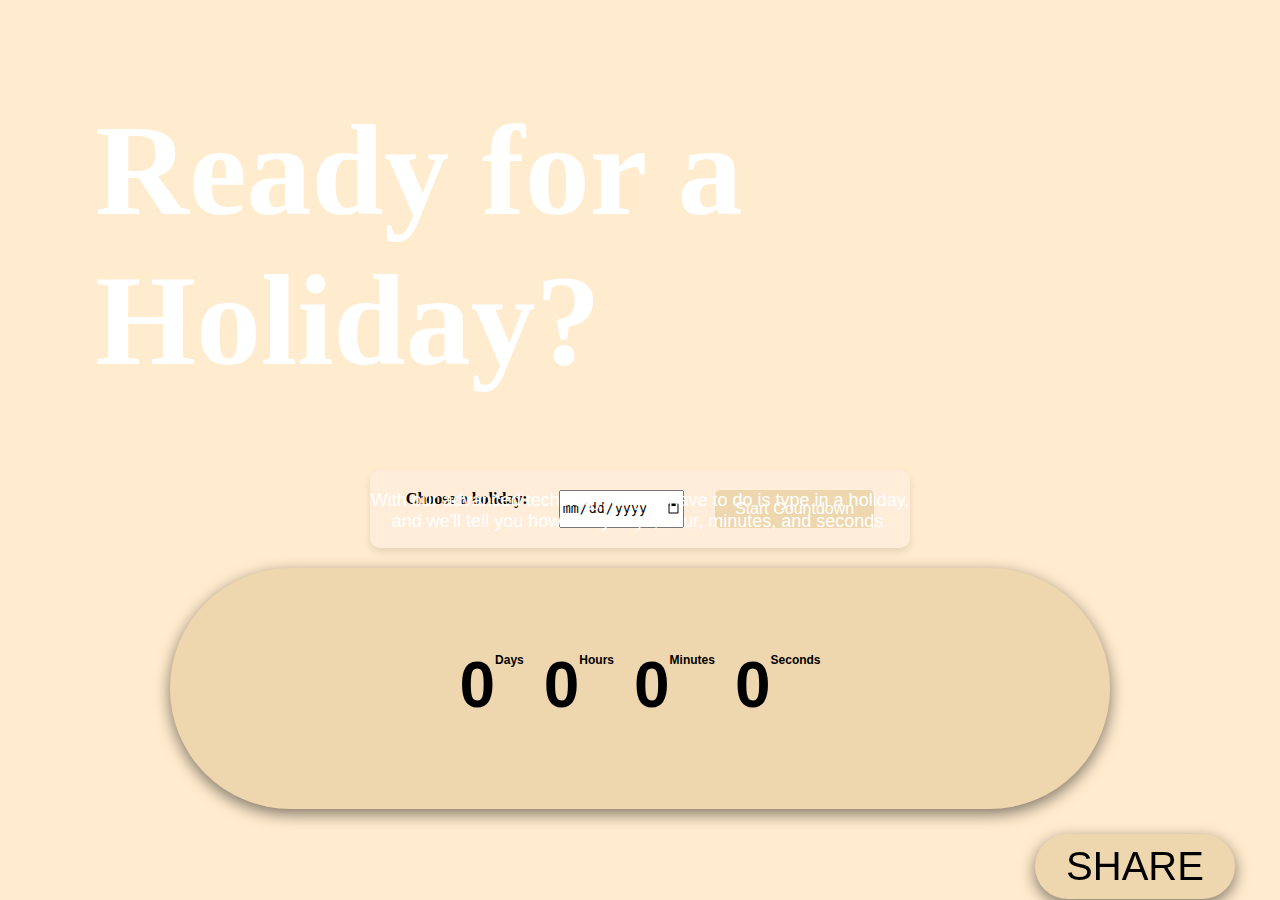
==== index.html @ 0fbbc20b "fixed the issue of loading in browser" ====
<!DOCTYPE html>
<html lang="en">

<head>
    <meta charset="UTF-8">
    <meta name="viewport" content="width=device-width, initial-scale=1.0">
  <link rel="stylesheet" href="style.css">

    <title>Holiday Countdown</title>
</head>

<body>
   <header>
    <h1>Ready for a Holiday?</h1>
    <p>With our advanced techology, all you have to do is type in a holiday,<br>
         and we'll tell you how many days, hour, minutes, and seconds.</p>
    </header> 


        <!--Dropdown Menu for Selectiong Holiday-->
        <div class="holidaySelector">
            <label for="holiday">Choose a holiday:</label>
            <input type="date" id="dateInput"> 
            <button id="start-countdown">Start Countdown</button>
        </div>
        <!-- Countdown and Time lable-->
    <section>
        <div class="countdown">
            <div class="time">
                <span id="days">0</span>
                <span class="label">Days</span>
            </div>
            <div class="time">
                <span id="hours">0</span>
                <span class="label">Hours</span>
            </div>
            <div class="time">
                <span id="minutes">0</span>
                <span class="label">Minutes</span>
            </div>
            <div class="time">
                <span id="seconds">0</span>
                <span class="label">Seconds</span>
            </div>
        </div>
    </section>

    <button id="shareButton">SHARE</button>
    
        <script src="script.js"></script>
        <script src="timeline.js"></script>
        <script src="share.js"></script>

    
</body>
</html>
---- style.css ----
body {
    margin: 0px;
    padding: 0px;
    font-family: Arial, sans-serif;
    display: flex;
    flex-direction: column;
    justify-content: center;
    align-items: center;
    background-color: #f0f0f0;
    text-align: center;
    background-color: blanchedalmond;
}

header > h1{
    text-align: left;
    font-size: 130px;
    padding: 50px;
    font-family:'Times New Roman', Times, serif;
    margin: 45px;

}
header{
    font-size: large;
    color: white;
    background-image: url(img/halloween.jpg);
    background-size: cover;
    background-position-x: center;
    width: 100%;
    height: 50vh;
    min-height: 300px;
    border-end-start-radius: 100px;
    border-end-end-radius: 100px;
    margin: 0px;
    position: relative;
    top: 0px;
}

@media (max-width: 768px) {
    header, header h1 {
        height: 300px;
        font-size: medium;
    }
}


.holidaySelector{
    display: flex;
    flex-direction: row;
    align-items: stretch;
    justify-content: center;
    padding: 20px;
    background-color: rgba(255, 238, 228, 0.59);
    border-radius: 10px;
    box-shadow: 0 4px 8px rgba(0, 0, 0, 0.1);
    width: 500px;
    margin: 20px auto;
    gap: 31px;
}

label{ 
    font-family: cursive;
    font-weight: bold;
}
select{
    padding: 10px;
    font-size: 1rem;
    border: 2px solid #ddd;
    border-radius: 5px;
    outline: none;
    width: 100%;
    margin-bottom: 20px;
}

button {
    padding: 10px 20px;
    font-size: 1rem;
    background-color:rgb(238, 215, 174) ;
    color: white;
    border: none;
    border-radius: 5px;
    cursor: pointer;
    transition: background-color 0.3s ease;
}

button:hover {
    background-color:rgba(250, 94, 0, 1) ;
}


.countdown {
    display: flex;
    justify-content: center; /* Centers the items horizontally */
    gap: 20px; /* Adds space between the items */
    text-align: center;
    background-color: rgb(238, 215, 174);
    padding: 20px;
    padding-top: 80px;
    border-radius: 125px;
    box-shadow: 0 5px 15px rgba(0, 0, 0, 0.5);
    width: 900px;
    height: 141px;
    }
    
    .time {
        text-align: center;
    }
    
    .time span.label {
        display: block;
        font-size: 12px;
        margin-top: 5px;
    }


.time {
    display: flex;
    justify-content: center;
    gap: 10xp;
    font-size: 2em;
    color: black;
}

.time div {
    display: flex;
    flex-direction: column;
    align-items: center;
}
span {
    font-size: 2em;
    font-weight: bold;
}

#shareButton{
    position: fixed;
    border-radius: 100px;
    background-color: rgb(238, 215, 174);
    color: black;
    bottom: 1px;
    right: 45px;
    font-size: 40px;
    width: 200px;
    box-shadow: 0 5px 15px rgba(0, 0, 0, 0.5);
    font-family: 'Franklin Gothic Medium', 'Arial Narrow', Arial, sans-serif;
}
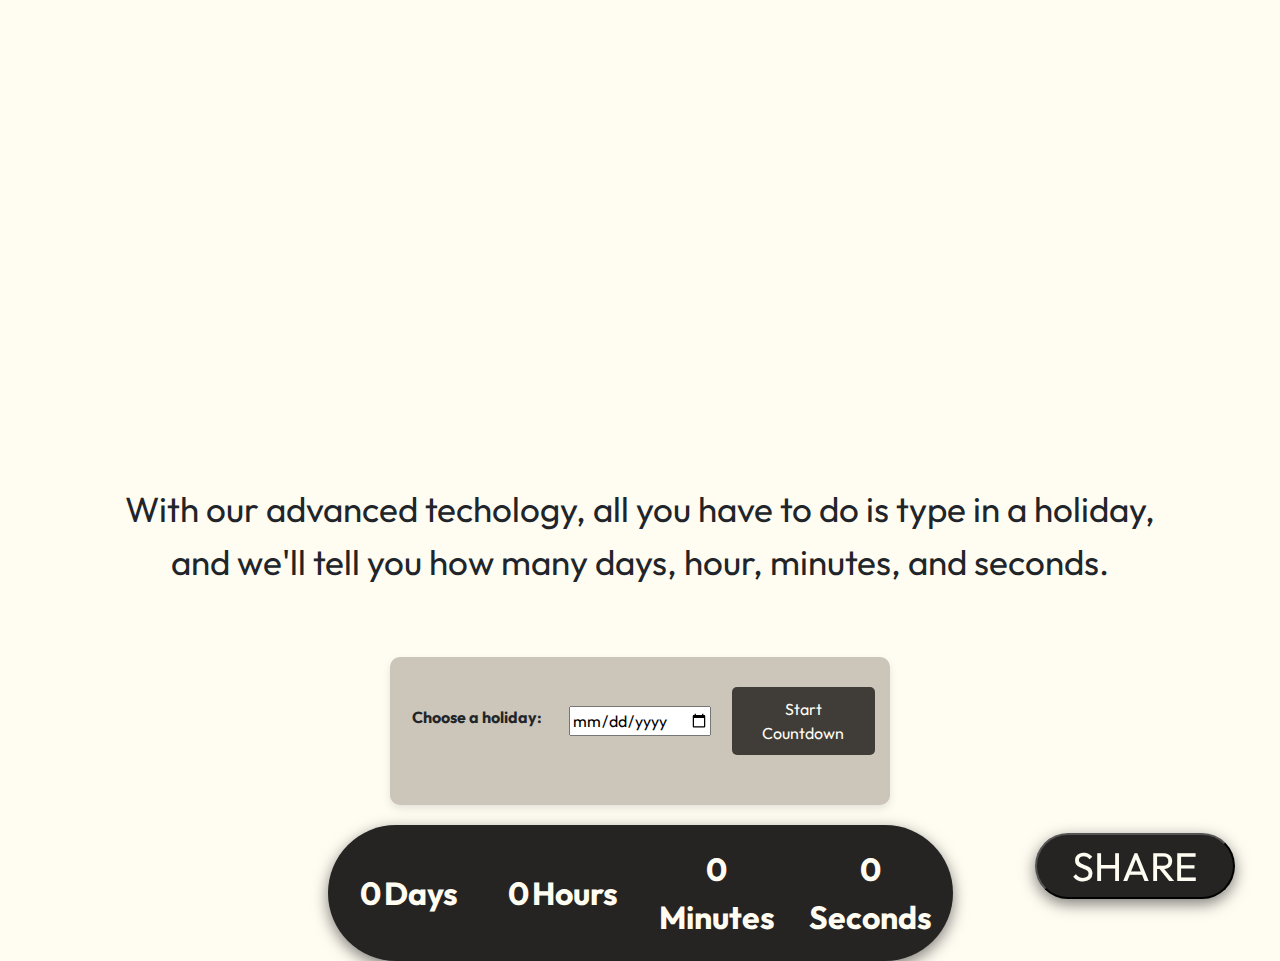
==== commit 1f4d339d: "Html and js fixed" ====
--- a/index.html
+++ b/index.html
@@ -4,47 +4,63 @@
 <head>
     <meta charset="UTF-8">
     <meta name="viewport" content="width=device-width, initial-scale=1.0">
-  <link rel="stylesheet" href="style.css">
-
+    <link href="https://stackpath.bootstrapcdn.com/bootstrap/4.5.2/css/bootstrap.min.css" rel="stylesheet"> <!-- This will link the latest version of Bootstrap's CSS to our website-->
+    <link rel="preconnect" href="https://fonts.googleapis.com"> <!-- This allows us to use Google fonts-->
+    <link rel="preconnect" href="https://fonts.gstatic.com" crossorigin><!-- This allows us to use Google fonts-->
+    <link href="https://fonts.googleapis.com/css2?family=Outfit:wght@100..900&display=swap" rel="stylesheet"><!-- This allows us to use Google fonts-->
+    <link rel="stylesheet" href="style.css">
     <title>Holiday Countdown</title>
 </head>
 
 <body>
    <header>
     <h1>Ready for a Holiday?</h1>
+    </header> 
+    
+    <div class="paragraph"
     <p>With our advanced techology, all you have to do is type in a holiday,<br>
-         and we'll tell you how many days, hour, minutes, and seconds.</p>
-    </header> 
-
+        and we'll tell you how many days, hour, minutes, and seconds.</p>
+    </div>
 
         <!--Dropdown Menu for Selectiong Holiday-->
-        <div class="holidaySelector">
-            <label for="holiday">Choose a holiday:</label>
-            <input type="date" id="dateInput"> 
-            <button id="start-countdown">Start Countdown</button>
-        </div>
+       
+        <div class="container">
+            <div class= "row align-items-center" >
+              <div class="col">
+                <label for="holiday">Choose a holiday:</label>
+              </div>
+              <div class="col">
+                    <input type="date" id="dateInput"> 
+              </div>
+              <div class="col">
+                <button id="start-countdown" class="button">Start Countdown</button>
+              </div>
+            </div>
+          </div>
+
+       
         <!-- Countdown and Time lable-->
-    <section>
-        <div class="countdown">
-            <div class="time">
-                <span id="days">0</span>
+    <div class="container-countdown">
+        <div class="row align-items-center">
+            <div class="col-xl-3">
+                <span id="days">0</span> <!-- The "0" is for the website to default show "0" whenever the user has not selected any holiday -->
                 <span class="label">Days</span>
             </div>
-            <div class="time">
+            <div class="col-xl-3">
                 <span id="hours">0</span>
                 <span class="label">Hours</span>
             </div>
-            <div class="time">
+            <div class="col-xl-3">
                 <span id="minutes">0</span>
                 <span class="label">Minutes</span>
             </div>
-            <div class="time">
+            <div class="col-xl-3">
                 <span id="seconds">0</span>
                 <span class="label">Seconds</span>
             </div>
         </div>
-    </section>
 
+<!-- Share button-->
     <button id="shareButton">SHARE</button>
     
         <script src="script.js"></script>
--- a/style.css
+++ b/style.css
@@ -1,28 +1,45 @@
+:root {
+    --halloween-font: 'Outfit', sans-serif; color: #403d39;
+    --primary-color: 
+}
 
 body {
     margin: 0px;
     padding: 0px;
-    font-family: Arial, sans-serif;
+    font-family: var(--halloween-font);
     display: flex;
     flex-direction: column;
     justify-content: center;
     align-items: center;
-    background-color: #f0f0f0;
     text-align: center;
-    background-color: blanchedalmond;
+    background-color: #fffcf2;
 }
 
-header > h1{
-    text-align: left;
+
+
+/* Initial state of the h1 text */
+header > h1 {
+    font-family: var(--halloween-font);
     font-size: 130px;
     padding: 50px;
-    font-family:'Times New Roman', Times, serif;
     margin: 45px;
+    text-align: left;
+    position: relative;
+    
+    /* Starting position: off-screen */
+    opacity: 0;
+    transform: translateX(-100%);
+    transition: transform 1s ease-out, opacity 1s ease-out; /* Smooth slide in */
+}
 
+/* When the class 'visible' is added, the h1 text slides in */
+header > h1.visible {
+    opacity: 1;
+    transform: translateX(0); /* Slides the h1 back to its normal position */
 }
 header{
     font-size: large;
-    color: white;
+    color: #fffcf2;
     background-image: url(img/halloween.jpg);
     background-size: cover;
     background-position-x: center;
@@ -36,70 +53,74 @@
     top: 0px;
 }
 
-@media (max-width: 768px) {
+@media (max-width: 849px) {
     header, header h1 {
         height: 300px;
-        font-size: medium;
+        font-size: 50px;
+
     }
 }
 
+div.paragraph{
+    padding: 10px;
+    margin: 23px;
+    align-items: left;
+    font-size: 35px;
+    text-align: center;
 
-.holidaySelector{
-    display: flex;
-    flex-direction: row;
-    align-items: stretch;
-    justify-content: center;
+}
+
+.container{
     padding: 20px;
-    background-color: rgba(255, 238, 228, 0.59);
+    background-color: #ccc5b9;
     border-radius: 10px;
     box-shadow: 0 4px 8px rgba(0, 0, 0, 0.1);
     width: 500px;
     margin: 20px auto;
     gap: 31px;
+    font-family: var(--halloween-font);
+    font-weight: bold;
 }
 
-label{ 
-    font-family: cursive;
+
+
+.col{
+    font-family: var(--halloween-font);
     font-weight: bold;
-}
-select{
     padding: 10px;
     font-size: 1rem;
-    border: 2px solid #ddd;
+    border-color: black;
     border-radius: 5px;
     outline: none;
     width: 100%;
     margin-bottom: 20px;
 }
 
-button {
+#start-countdown{
     padding: 10px 20px;
     font-size: 1rem;
-    background-color:rgb(238, 215, 174) ;
-    color: white;
+    background-color: #403d39;
+    color: #fffcf2;
     border: none;
     border-radius: 5px;
     cursor: pointer;
-    transition: background-color 0.3s ease;
 }
 
-button:hover {
-    background-color:rgba(250, 94, 0, 1) ;
+#start-countdown:hover {
+    background-color:rgba(250, 94, 0, 1);
+    border: none;
 }
 
 
-.countdown {
-    display: flex;
-    justify-content: center; /* Centers the items horizontally */
-    gap: 20px; /* Adds space between the items */
+.container-countdown {
     text-align: center;
-    background-color: rgb(238, 215, 174);
+    background-color: #252422;
     padding: 20px;
-    padding-top: 80px;
     border-radius: 125px;
     box-shadow: 0 5px 15px rgba(0, 0, 0, 0.5);
-    width: 900px;
-    height: 141px;
+     font-family: var(--halloween-font);
+    font-weight: bold;
+    color: #fffcf2;
     }
     
     .time {
@@ -116,9 +137,9 @@
 .time {
     display: flex;
     justify-content: center;
-    gap: 10xp;
+    gap: 10px;
     font-size: 2em;
-    color: black;
+    color: #fffcf2;
 }
 
 .time div {
@@ -134,12 +155,17 @@
 #shareButton{
     position: fixed;
     border-radius: 100px;
-    background-color: rgb(238, 215, 174);
-    color: black;
+    background-color: #252422;
+    color: #fffcf2;
     bottom: 1px;
     right: 45px;
     font-size: 40px;
     width: 200px;
     box-shadow: 0 5px 15px rgba(0, 0, 0, 0.5);
-    font-family: 'Franklin Gothic Medium', 'Arial Narrow', Arial, sans-serif;
+    font-family: var(--halloween-font);
+}
+#shareButton:hover{
+
+background-color:rgba(250, 94, 0, 1);
+border: none;
 }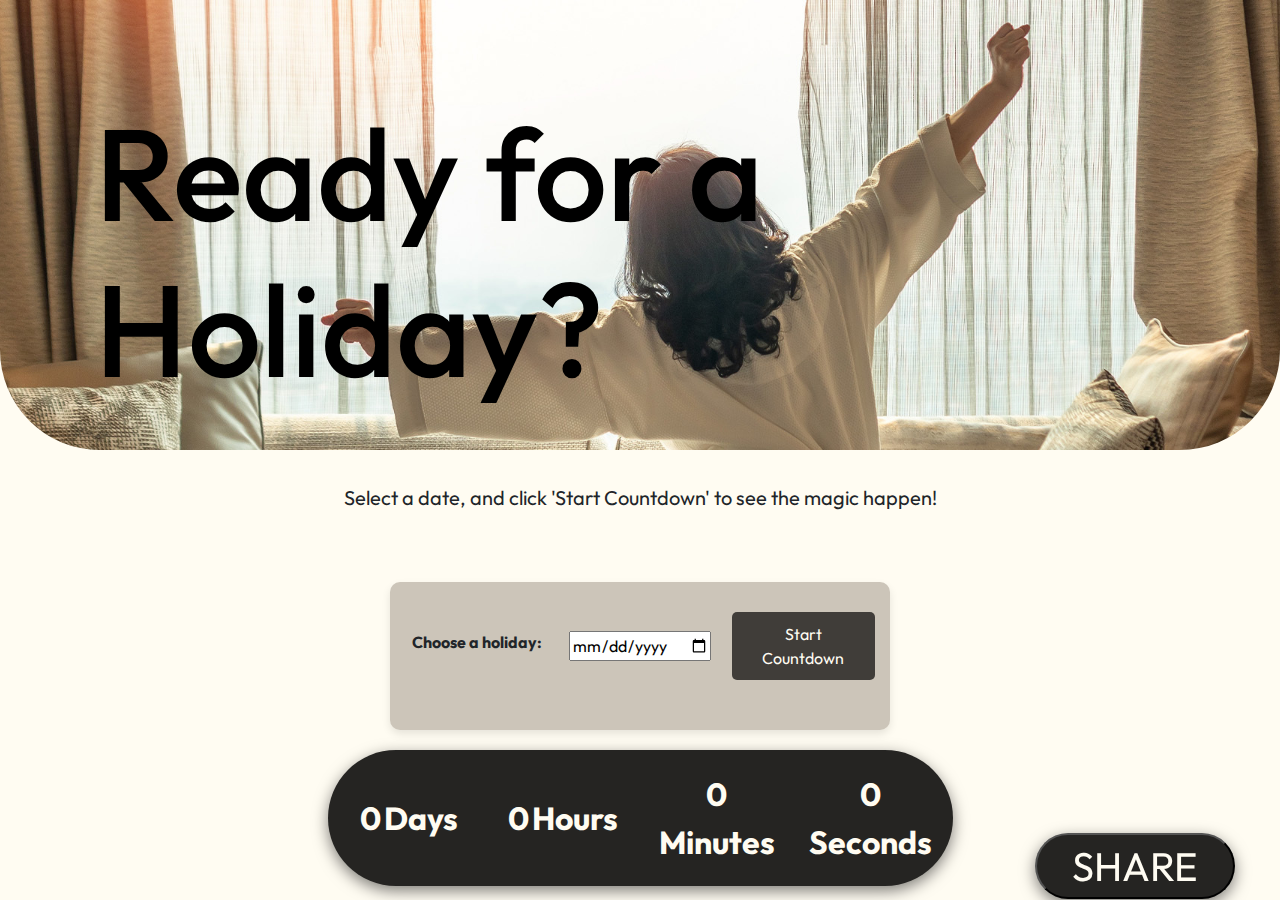
==== commit b867db79: "css with header" ====
--- a/index.html
+++ b/index.html
@@ -14,12 +14,11 @@
 
 <body>
    <header>
-    <h1>Ready for a Holiday?</h1>
+    <h1>Ready for a <br>Holiday?</h1>
     </header> 
     
     <div class="paragraph"
-    <p>With our advanced techology, all you have to do is type in a holiday,<br>
-        and we'll tell you how many days, hour, minutes, and seconds.</p>
+    <p>Select a date, and click 'Start Countdown' to see the magic happen!</p>
     </div>
 
         <!--Dropdown Menu for Selectiong Holiday-->
@@ -60,13 +59,34 @@
             </div>
         </div>
 
+        <div class="modal" tabindex="-1" role="dialog">
+            <div class="modal-dialog" role="document">
+              <div class="modal-content">
+                <div class="modal-header">
+                  <h5 class="modal-title">Holidays Info</h5>
+                  <button type="button" class="close" data-dismiss="modal" aria-label="Close">
+                    <span aria-hidden="true">&times;</span>
+                  </button>
+                </div>
+                <div class="modal-body">
+                </div>
+                <div class="modal-footer">
+                  <button type="button" class="btn btn-secondary" data-dismiss="modal">Close</button>
+                </div>
+              </div>
+            </div>
+          </div>
+
 <!-- Share button-->
     <button id="shareButton">SHARE</button>
-    
+    <script src="https://code.jquery.com/jquery-3.2.1.slim.min.js" integrity="sha384-KJ3o2DKtIkvYIK3UENzmM7KCkRr/rE9/Qpg6aAZGJwFDMVNA/GpGFF93hXpG5KkN" crossorigin="anonymous"></script>
+    <script src="https://cdn.jsdelivr.net/npm/popper.js@1.12.9/dist/umd/popper.min.js" integrity="sha384-ApNbgh9B+Y1QKtv3Rn7W3mgPxhU9K/ScQsAP7hUibX39j7fakFPskvXusvfa0b4Q" crossorigin="anonymous"></script>
+    <script src="https://cdn.jsdelivr.net/npm/bootstrap@4.0.0/dist/js/bootstrap.min.js" integrity="sha384-JZR6Spejh4U02d8jOt6vLEHfe/JQGiRRSQQxSfFWpi1MquVdAyjUar5+76PVCmYl" crossorigin="anonymous"></script>
         <script src="script.js"></script>
         <script src="timeline.js"></script>
         <script src="share.js"></script>
 
+
     
 </body>
 </html>
--- a/style.css
+++ b/style.css
@@ -39,8 +39,8 @@
 }
 header{
     font-size: large;
-    color: #fffcf2;
-    background-image: url(img/halloween.jpg);
+    color: #000000;
+    background-image: url(img/holiday.jpg);
     background-size: cover;
     background-position-x: center;
     width: 100%;
@@ -58,6 +58,7 @@
         height: 300px;
         font-size: 50px;
 
+
     }
 }
 
@@ -65,7 +66,7 @@
     padding: 10px;
     margin: 23px;
     align-items: left;
-    font-size: 35px;
+    font-size: 20px;
     text-align: center;
 
 }
@@ -107,7 +108,7 @@
 }
 
 #start-countdown:hover {
-    background-color:rgba(250, 94, 0, 1);
+    background-color:rgb(143, 106, 82);
     border: none;
 }
 
@@ -168,4 +169,12 @@
 
 background-color:rgba(250, 94, 0, 1);
 border: none;
+}
+
+.modal-content{
+    background-color: #252422;
+}
+
+.modal-body{
+    border: 1px solid white;
 }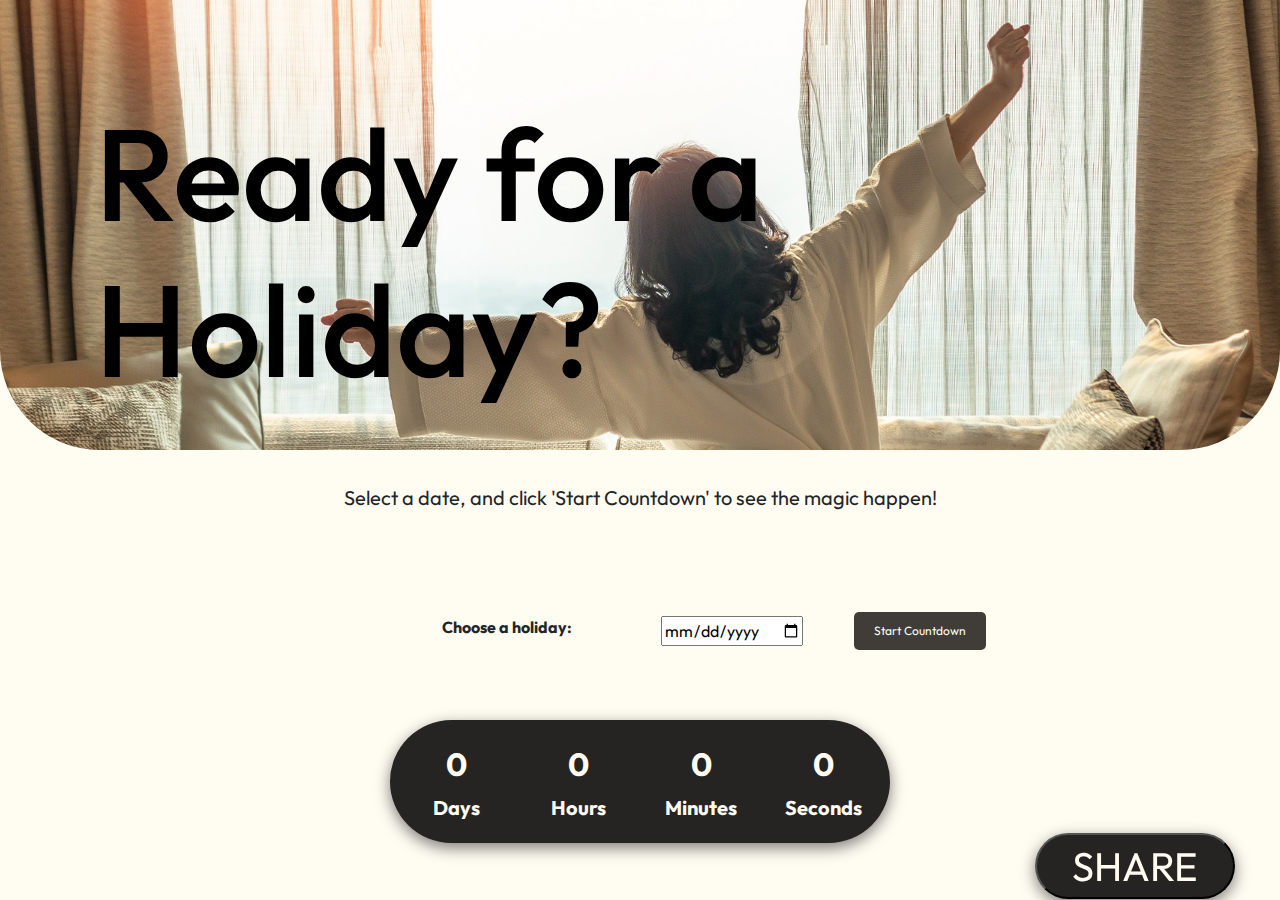
==== commit 646a40e2: "Countdown labels fixed" ====
--- a/index.html
+++ b/index.html
@@ -31,7 +31,7 @@
               <div class="col">
                     <input type="date" id="dateInput"> 
               </div>
-              <div class="col">
+              <div class="col-1">
                 <button id="start-countdown" class="button">Start Countdown</button>
               </div>
             </div>
--- a/style.css
+++ b/style.css
@@ -73,9 +73,7 @@
 
 .container{
     padding: 20px;
-    background-color: #ccc5b9;
     border-radius: 10px;
-    box-shadow: 0 4px 8px rgba(0, 0, 0, 0.1);
     width: 500px;
     margin: 20px auto;
     gap: 31px;
@@ -97,14 +95,29 @@
     margin-bottom: 20px;
 }
 
+
+.col-1{
+    font-family: var(--halloween-font);
+    font-weight: bold;
+    padding: 10px;
+    font-size: 1rem;
+    border-color: black;
+    border-radius: 5px;
+    outline: none;
+    width: 100%;
+    margin-bottom: 20px;
+    display: inline;
+}
+
 #start-countdown{
     padding: 10px 20px;
-    font-size: 1rem;
+    font-size: 12px;
     background-color: #403d39;
     color: #fffcf2;
     border: none;
     border-radius: 5px;
     cursor: pointer;
+    width: max-content;
 }
 
 #start-countdown:hover {
@@ -119,18 +132,19 @@
     padding: 20px;
     border-radius: 125px;
     box-shadow: 0 5px 15px rgba(0, 0, 0, 0.5);
-     font-family: var(--halloween-font);
+    font-family: var(--halloween-font);
     font-weight: bold;
     color: #fffcf2;
+    width: 500px;
     }
     
     .time {
         text-align: center;
     }
     
-    .time span.label {
+    .label {
         display: block;
-        font-size: 12px;
+        font-size: 20px;
         margin-top: 5px;
     }
 
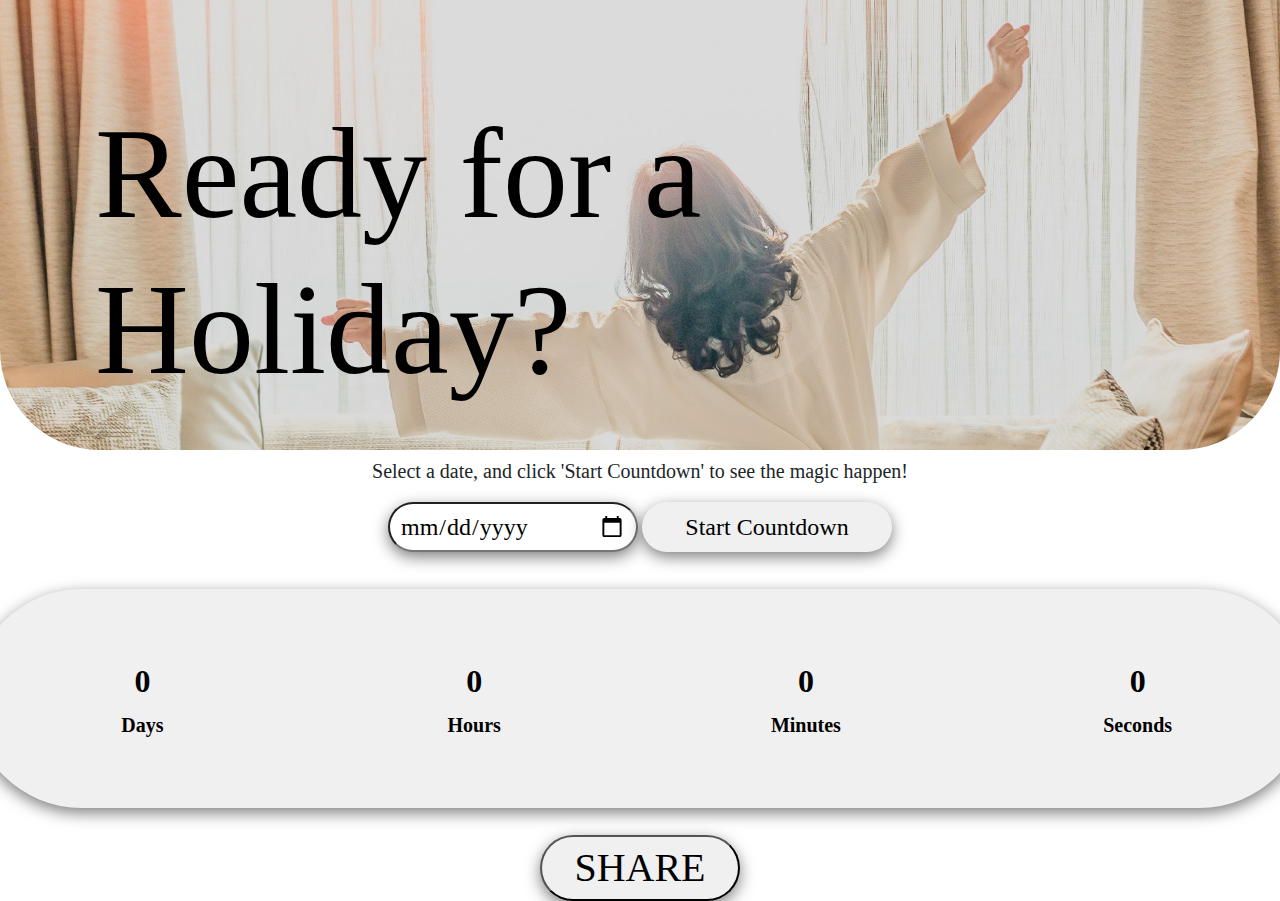
==== commit 33daaf0a: "Styled changed to look like the wireframe, buttons aligned and bigger" ====
--- a/index.html
+++ b/index.html
@@ -17,27 +17,19 @@
     <h1>Ready for a <br>Holiday?</h1>
     </header> 
     
-    <div class="paragraph"
+    <div class="paragraph">
     <p>Select a date, and click 'Start Countdown' to see the magic happen!</p>
     </div>
 
         <!--Dropdown Menu for Selectiong Holiday-->
-       
+<div class="d-flex flex-column align-items-center">
         <div class="container">
-            <div class= "row align-items-center" >
-              <div class="col">
-                <label for="holiday">Choose a holiday:</label>
-              </div>
-              <div class="col">
-                    <input type="date" id="dateInput"> 
-              </div>
-              <div class="col-1">
-                <button id="start-countdown" class="button">Start Countdown</button>
-              </div>
+            <div class="justify-content-between">
+              <input type="date" id="dateInput"> 
+              <button id="start-countdown" class="button">Start Countdown</button>
             </div>
-          </div>
-
-       
+        </div>
+</div>
         <!-- Countdown and Time lable-->
     <div class="container-countdown">
         <div class="row align-items-center">
@@ -58,6 +50,10 @@
                 <span class="label">Seconds</span>
             </div>
         </div>
+    </div>
+        <!-- Share button-->
+    <button id="shareButton">SHARE</button>
+  </div>
 
         <div class="modal" tabindex="-1" role="dialog">
             <div class="modal-dialog" role="document">
@@ -77,8 +73,10 @@
             </div>
           </div>
 
-<!-- Share button-->
-    <button id="shareButton">SHARE</button>
+
+
+
+
     <script src="https://code.jquery.com/jquery-3.2.1.slim.min.js" integrity="sha384-KJ3o2DKtIkvYIK3UENzmM7KCkRr/rE9/Qpg6aAZGJwFDMVNA/GpGFF93hXpG5KkN" crossorigin="anonymous"></script>
     <script src="https://cdn.jsdelivr.net/npm/popper.js@1.12.9/dist/umd/popper.min.js" integrity="sha384-ApNbgh9B+Y1QKtv3Rn7W3mgPxhU9K/ScQsAP7hUibX39j7fakFPskvXusvfa0b4Q" crossorigin="anonymous"></script>
     <script src="https://cdn.jsdelivr.net/npm/bootstrap@4.0.0/dist/js/bootstrap.min.js" integrity="sha384-JZR6Spejh4U02d8jOt6vLEHfe/JQGiRRSQQxSfFWpi1MquVdAyjUar5+76PVCmYl" crossorigin="anonymous"></script>
--- a/style.css
+++ b/style.css
@@ -1,5 +1,5 @@
 :root {
-    --halloween-font: 'Outfit', sans-serif; color: #403d39;
+    --halloween-font: 'Times New Roman', Times, serif;
     --primary-color: 
 }
 
@@ -12,7 +12,8 @@
     justify-content: center;
     align-items: center;
     text-align: center;
-    background-color: #fffcf2;
+    background-color: white;
+    
 }
 
 
@@ -62,80 +63,67 @@
     }
 }
 
-div.paragraph{
-    padding: 10px;
-    margin: 23px;
-    align-items: left;
+/*Paragraph belows header*/
+div.paragraph,p{
+    padding: 1px;
+    margin: 2px;
     font-size: 20px;
     text-align: center;
 
 }
 
+
+/* this is for the box that includes the calendar and start countdown button*/
 .container{
-    padding: 20px;
     border-radius: 10px;
-    width: 500px;
-    margin: 20px auto;
     gap: 31px;
     font-family: var(--halloween-font);
     font-weight: bold;
+    margin: 10px;
+}
+
+input[type="date"] {
+    width: 250px; 
+    height: 50px;
+    font-size: 1.5rem; 
+    padding: 10px; 
+    border-radius: 40px; 
+    box-shadow: 0 5px 15px rgba(0, 0, 0, 0.5);
 }
 
 
+#start-countdown{
+    font-size: 1.5rem;
+    background-color: #F0F0F0;
+    color: black;
+    border: none;
+    border-radius: 40px;
+    cursor: pointer;
+    width: 250px;
+    height: 50px;
+    box-shadow: 0 5px 15px rgba(0, 0, 0, 0.5);
 
-.col{
-    font-family: var(--halloween-font);
-    font-weight: bold;
-    padding: 10px;
-    font-size: 1rem;
-    border-color: black;
-    border-radius: 5px;
-    outline: none;
-    width: 100%;
-    margin-bottom: 20px;
-}
-
-
-.col-1{
-    font-family: var(--halloween-font);
-    font-weight: bold;
-    padding: 10px;
-    font-size: 1rem;
-    border-color: black;
-    border-radius: 5px;
-    outline: none;
-    width: 100%;
-    margin-bottom: 20px;
-    display: inline;
-}
-
-#start-countdown{
-    padding: 10px 20px;
-    font-size: 12px;
-    background-color: #403d39;
-    color: #fffcf2;
-    border: none;
-    border-radius: 5px;
-    cursor: pointer;
-    width: max-content;
 }
 
 #start-countdown:hover {
-    background-color:rgb(143, 106, 82);
+    background-color: black;
+    color: #F0F0F0;
     border: none;
 }
 
 
 .container-countdown {
     text-align: center;
-    background-color: #252422;
-    padding: 20px;
-    border-radius: 125px;
+    background-color: #F0F0F0;
+    padding: 68px 20px;
+    border-radius: 261px;
     box-shadow: 0 5px 15px rgba(0, 0, 0, 0.5);
     font-family: var(--halloween-font);
-    font-weight: bold;
-    color: #fffcf2;
-    width: 500px;
+    color: black;
+    width: 1337px;
+    font-size: 1rem;
+    margin:  27px;
+    opacity: 1;
     }
     
     .time {
@@ -146,6 +134,8 @@
         display: block;
         font-size: 20px;
         margin-top: 5px;
+        color: black;
+        opacity: 1;
     }
 
 
@@ -154,7 +144,8 @@
     justify-content: center;
     gap: 10px;
     font-size: 2em;
-    color: #fffcf2;
+    color: black;
+    opacity: 1;
 }
 
 .time div {
@@ -168,10 +159,9 @@
 }
 
 #shareButton{
-    position: fixed;
     border-radius: 100px;
-    background-color: #252422;
-    color: #fffcf2;
+    background-color: #F0F0F0;
+    color: black;
     bottom: 1px;
     right: 45px;
     font-size: 40px;
@@ -181,7 +171,8 @@
 }
 #shareButton:hover{
 
-background-color:rgba(250, 94, 0, 1);
+background-color:#000000;
+color: #F0F0F0;
 border: none;
 }
 
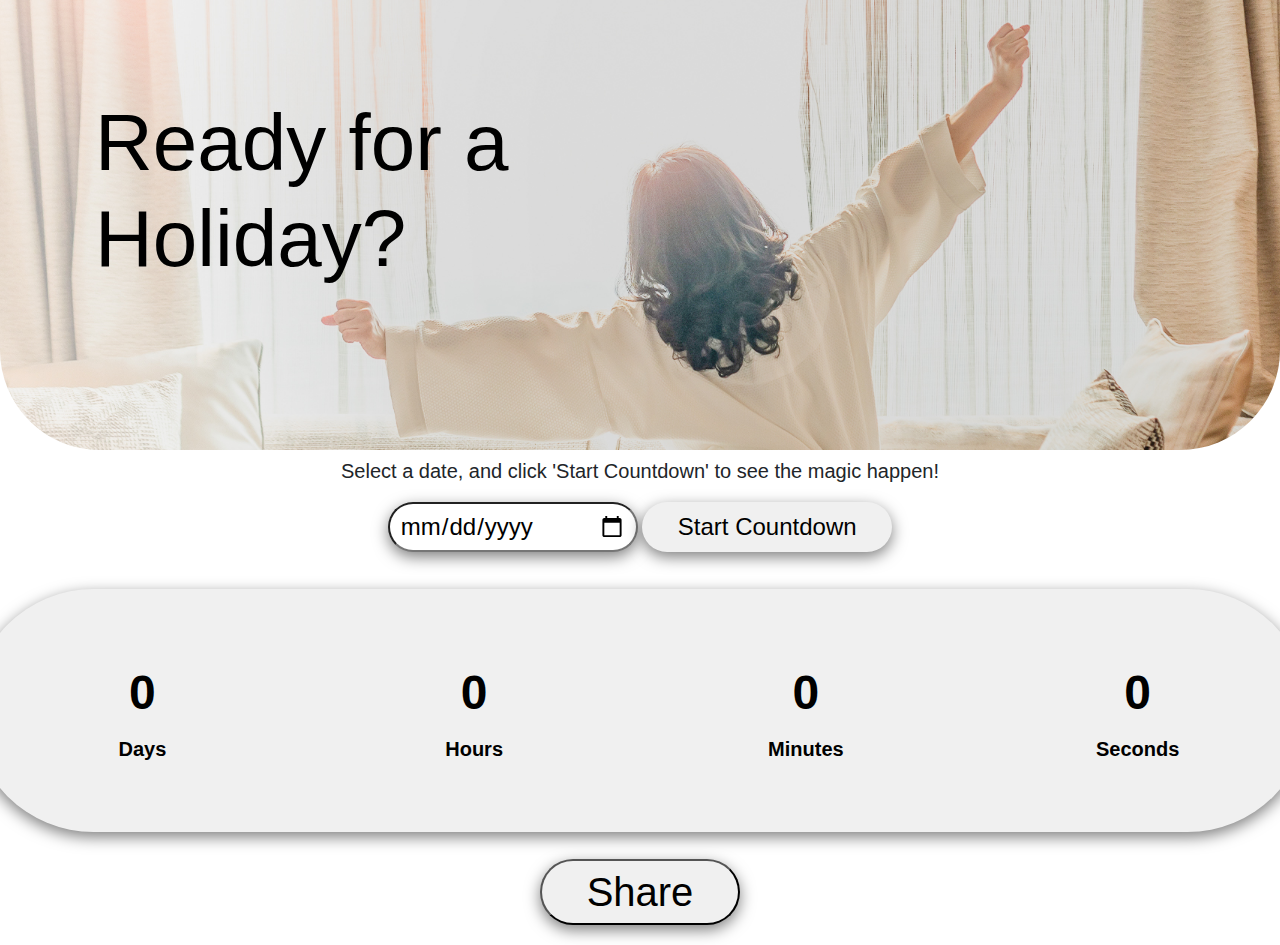
==== commit 7394af4e: "header font, countdown font, footer addition" ====
--- a/index.html
+++ b/index.html
@@ -52,7 +52,7 @@
         </div>
     </div>
         <!-- Share button-->
-    <button id="shareButton">SHARE</button>
+    <button id="shareButton">Share</button>
   </div>
 
         <div class="modal" tabindex="-1" role="dialog">
@@ -84,7 +84,7 @@
         <script src="timeline.js"></script>
         <script src="share.js"></script>
 
-
+<footer></footer>
     
 </body>
 </html>
--- a/style.css
+++ b/style.css
@@ -1,5 +1,5 @@
 :root {
-    --halloween-font: 'Times New Roman', Times, serif;
+    --halloween-font: Helvetica;
     --primary-color: 
 }
 
@@ -21,7 +21,7 @@
 /* Initial state of the h1 text */
 header > h1 {
     font-family: var(--halloween-font);
-    font-size: 130px;
+    font-size: 80px;
     padding: 50px;
     margin: 45px;
     text-align: left;
@@ -41,7 +41,7 @@
 header{
     font-size: large;
     color: #000000;
-    background-image: url(img/holiday.jpg);
+    background-image: url(img/holiday2.jpg);
     background-size: cover;
     background-position-x: center;
     width: 100%;
@@ -110,7 +110,14 @@
     color: #F0F0F0;
     border: none;
 }
-
+@media (max-width: 768px) {
+    input[type="date"], #start-countdown {
+        width: 100%; /* Make the inputs/buttons full-width */
+        height: 50px;
+        font-size: 1.2rem;
+        padding: 8px;
+    }
+}
 
 .container-countdown {
     text-align: center;
@@ -121,9 +128,22 @@
     font-family: var(--halloween-font);
     color: black;
     width: 1337px;
-    font-size: 1rem;
+    font-size: 1.5rem;
     margin:  27px;
     opacity: 1;
+    }
+
+    @media (max-width: 768px) {
+        .container-countdown {
+            width: 90%; /* Make it almost full-width */
+            padding: 30px 10px; /* Reduce padding */
+            border-radius: 100px; /* Reduce border-radius for smaller screens */
+        }
+    
+        .time {
+            font-size: 1.5em; /* Reduce the size of countdown numbers */
+            gap: 5px; /* Reduce the gap between countdown items */
+        }
     }
     
     .time {
@@ -169,6 +189,16 @@
     box-shadow: 0 5px 15px rgba(0, 0, 0, 0.5);
     font-family: var(--halloween-font);
 }
+
+@media (max-width: 768px) {
+    #shareButton {
+        width: 150px; /* Make it smaller */
+        font-size: 1.2rem;
+        bottom: 10px;
+        right: 10px; /* Adjust positioning */
+    }
+}
+
 #shareButton:hover{
 
 background-color:#000000;
@@ -177,9 +207,14 @@
 }
 
 .modal-content{
-    background-color: #252422;
+    background-color: #F0F0F0;
+    color: black;
 }
 
 .modal-body{
     border: 1px solid white;
+}
+
+footer {
+    margin: 0 0 20px 0;
 }